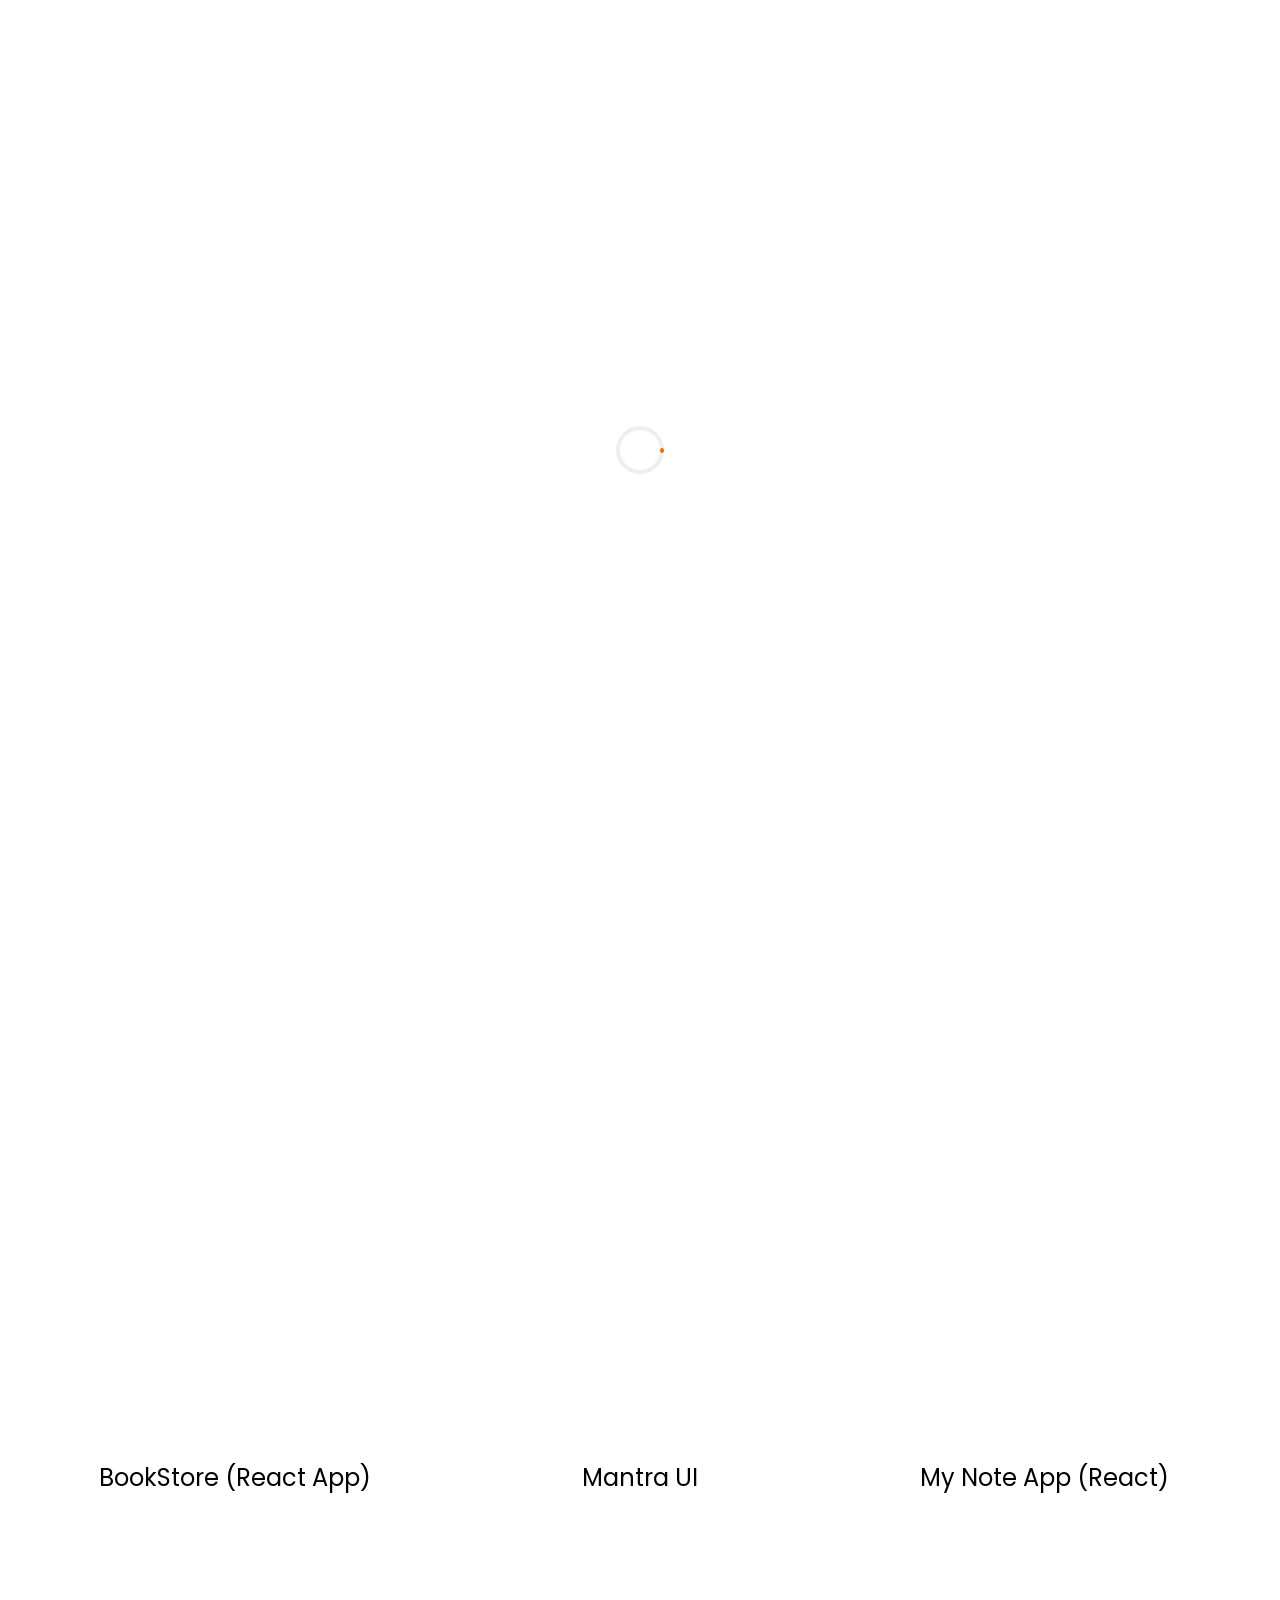
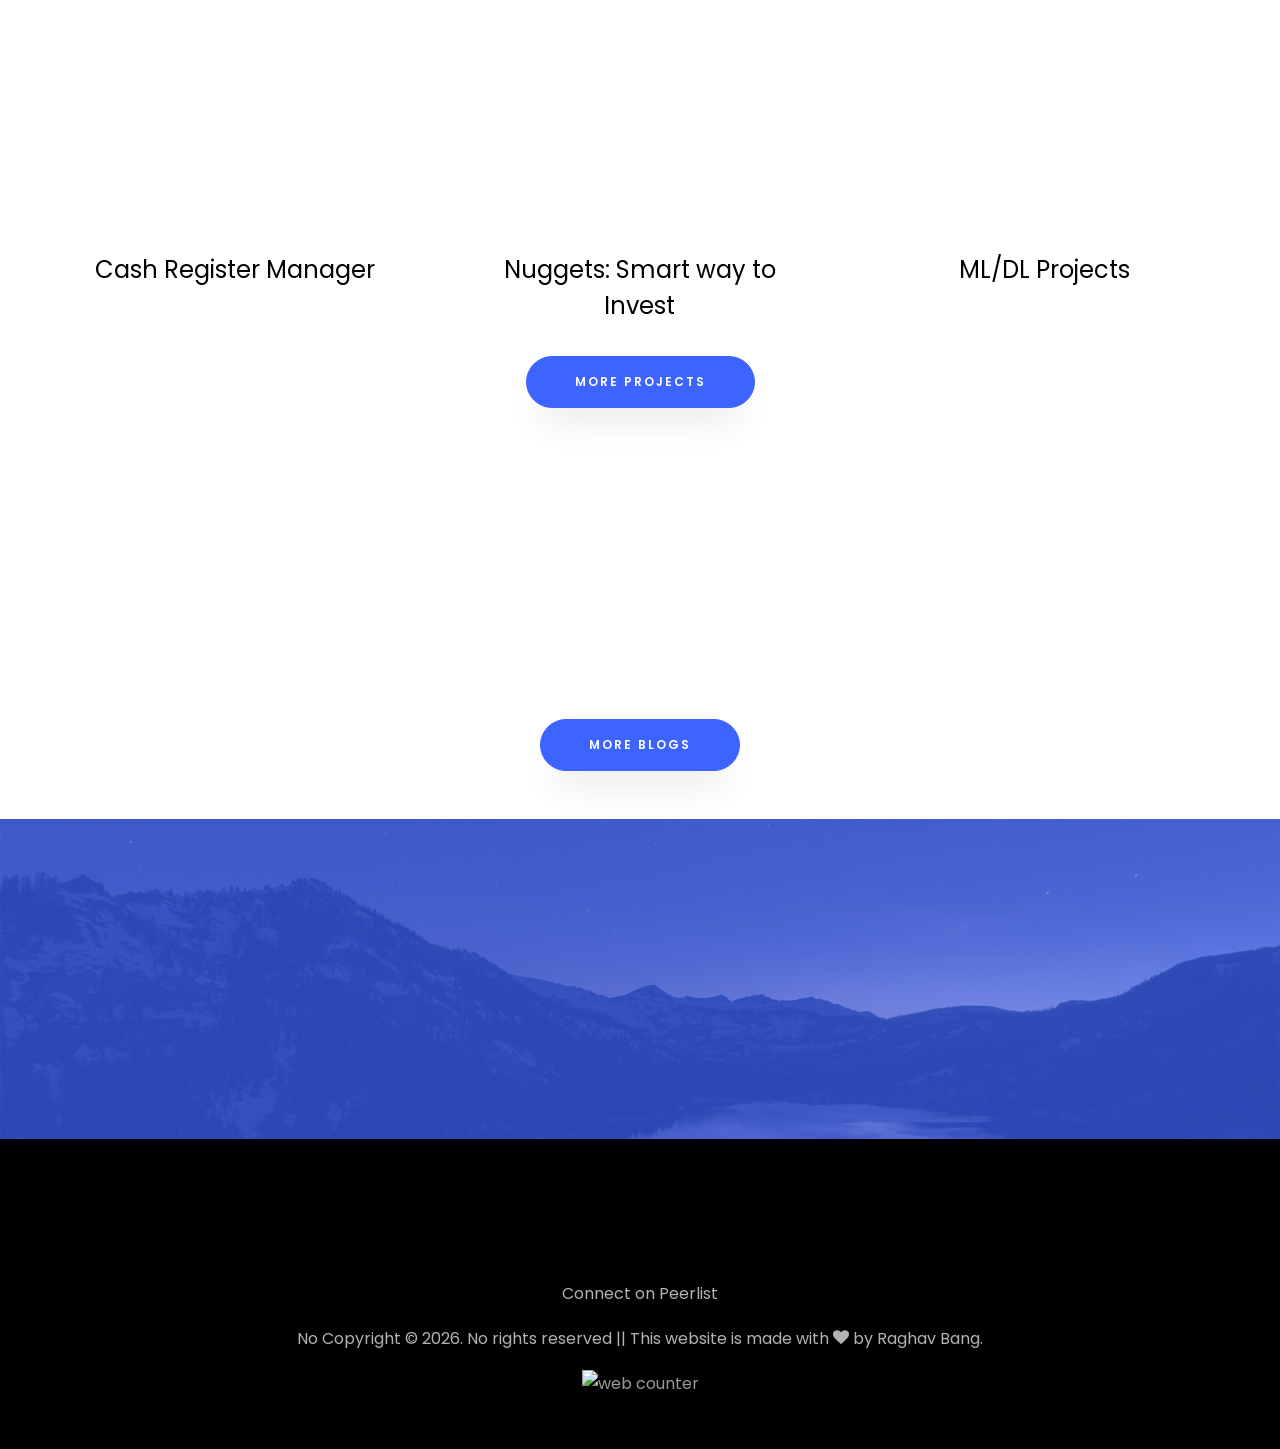
==== index.html @ 73b861b6 "Update index.html" ====
<!--
██╗  ██╗███████╗██╗     ██╗      ██████╗     ██╗    ██╗ ██████╗ ██████╗ ██╗     ██████╗
██║  ██║██╔════╝██║     ██║     ██╔═══██╗    ██║    ██║██╔═══██╗██╔══██╗██║     ██╔══██╗
███████║█████╗  ██║     ██║     ██║   ██║    ██║ █╗ ██║██║   ██║██████╔╝██║     ██║  ██║
██╔══██║██╔══╝  ██║     ██║     ██║   ██║    ██║███╗██║██║   ██║██╔══██╗██║     ██║  ██║
██║  ██║███████╗███████╗███████╗╚██████╔╝    ╚███╔███╔╝╚██████╔╝██║  ██║███████╗██████╔╝
╚═╝  ╚═╝╚══════╝╚══════╝╚══════╝ ╚═════╝      ╚══╝╚══╝  ╚═════╝ ╚═╝  ╚═╝╚══════╝╚═════╝

Greetings !

if (employer) {
  yes, I'm always looking for great opportunities;
}
else if (want a website) {
  ping me ! lets discuss how will I help you;
}
else if (geek) {
  hi, I love to be friends with like minded people.
  Message me, maybe we could help each other.
}
else {
  goto: raghavbang.com
}
________________________________

No copyright issues.
Feel free to copy anything and everything from this website.
If you need any help, ping me !
________________________________________________________________________________________

Cheers,
Raghav Bang
mailto: raghavbang2012@gmail.com
________________________________________________________________________________________

I sincerely admit ! Not everything thing you saw on the website was developed by me from
scratch, most of it is my original creation otherwise some of the elements are inspired
or reproduced from the open source public code.

The code starts below -->
<!DOCTYPE html>
<html lang="en">

<head>
    <title>Home | Raghav Bang</title>
    <meta name="description" content="Raghav Bang is Computer Engineer, alumni of MIT ADT University, a Software Developer at UST BlueConch.">
	<meta name="robots" content="index">
    <meta charset="utf-8">
    <meta name="viewport" content="width=device-width, initial-scale=1, shrink-to-fit=no">
    <meta name="twitter:card" content="summary_large_image" />
    <meta name="twitter:title" content="Raghav Bang" />
    <meta name="twitter:description " content="Checkout Raghav's skills and his amazing projects and blogs." />
    <meta name="twitter:site" content="@iamRaghavbang" />
    <meta name="twitter:image" content="https://i.ibb.co/FYhs57M/Raghav-short.jpg">
    <meta property="og:image" content="https://i.ibb.co/FYhs57M/Raghav-short.jpg">
    <meta property="og:description" content="Checkout Raghav's skills and his amazing projects and blogs.">
    <meta property="og:url" content="https://www.raghavbang.com">
    <meta property='og:image:width' content="1200" />
    <meta property='og:image:height' content="627" />
    <meta property="og:type" content="website" />
    <link rel="icon" type="image/x-icon" href="images/favicon.ico">
    <link href="https://fonts.googleapis.com/css?family=Poppins:100,200,300,400,500,600,700,800,900" rel="stylesheet">
    <link rel="stylesheet" href="https://stackpath.bootstrapcdn.com/bootstrap/4.1.3/css/bootstrap.min.css" integrity="sha384-MCw98/SFnGE8fJT3GXwEOngsV7Zt27NXFoaoApmYm81iuXoPkFOJwJ8ERdknLPMO" crossorigin="anonymous">

    <link rel="stylesheet" href="css/open-iconic-bootstrap.min.css">
    <link rel="stylesheet" href="css/animate.css">

    <link rel="stylesheet" href="css/owl.carousel.min.css">
    <link rel="stylesheet" href="css/owl.theme.default.min.css">
    <link rel="stylesheet" href="css/magnific-popup.css">

    <link rel="stylesheet" href="css/aos.css">

    <link rel="stylesheet" href="css/ionicons.min.css">
    <link rel="stylesheet" href="css/home.css">
    <link rel="stylesheet" href="css/flaticon.css">
    <link rel="stylesheet" href="css/icomoon.css">
    <link rel="stylesheet" href="css/style.css">
</head>

<body data-spy="scroll" data-target=".site-navbar-target" data-offset="300">


    <nav class="navbar navbar-expand-lg navbar-dark ftco_navbar ftco-navbar-light site-navbar-target" id="ftco-navbar">
        <div class="container">
            <a class="navbar-brand" href="index.html"><span>R</span>aghav Bang</a>
            <button class="navbar-toggler js-fh5co-nav-toggle fh5co-nav-toggle" type="button" data-toggle="collapse" data-target="#ftco-nav" aria-controls="ftco-nav" aria-expanded="false" aria-label="Toggle navigation">
	        <span class="oi oi-menu"></span> Menu
	      </button>

            <div class="collapse navbar-collapse" id="ftco-nav">
                <ul class="navbar-nav nav ml-auto">
                    <li class="nav-item"><a href="#home-section" class="nav-link"><span>Home</span></a></li>
                    <li class="nav-item"><a href="#about-section" class="nav-link"><span>About</span></a></li>
                    <li class="nav-item"><a href="#projects-section" class="nav-link"><span>Projects</span></a></li>
                    <li class="nav-item"><a href="#blog-section" class="nav-link"><span>My Blog</span></a></li>
                    <li class="nav-item"><a href="#contact-section" class="nav-link"><span>Contact</span></a></li>
                </ul>
            </div>
        </div>
    </nav>
    <section class="hero-wrap js-fullheight">
        <div class="overlay"></div>
        <div class="container">
            <div class="row no-gutters slider-text js-fullheight justify-content-center align-items-center">
                <div class="col-lg-8 col-md-6 ftco-animate d-flex align-items-center">
                    <div class="text text-center">
                        <span class="subheading">Hey! I am</span>
                        <h1>Raghav Bang</h1>
                        <h2>I'm a
                            <span class="txt-rotate" data-period="000" data-rotate='[ "Full Stack Developer.","Blogger.","Learner.","always a student." ]'></span>
                        </h2>
                    </div>
                </div>

            </div>

        </div>
        </div>
        <div class="mouse">
            <a href="#" class="">
                <div class="mouse-wheel"><span class="ion-ios-arrow-round-down"></span></div>
            </a>
        </div>
    </section>

    <section class="ftco-about img ftco-section ftco-no-pt ftco-no-pb" id="about-section">
        <div class="container">
            <div class="row d-flex no-gutters">
                <div class="col-md-6 col-lg-6 d-flex">
                    <div class="img-about img d-flex align-items-stretch">
                        <div class="overlay"></div>
                        <div class="img d-flex align-self-stretch align-items-center image-about">
                        </div>
                    </div>
                </div>
                <div class="col-md-6 col-lg-6 pl-md-5 py-5">
                    <div class="row justify-content-start pb-3">
                        <div class="col-md-12 heading-section ftco-animate">
                            <h2 class="mb-4">About Me</h2>
                            <p>A Computer Engineer, Software Engineer 2 at FactSet, former Software developer at UST BlueConch, alumni of MIT ADT University, and a firm believer that everyone should have access to learn technology.</p>
                            <ul class="about-info mt-4 px-md-0 px-2">
                                <li class="d-flex"><span>Name:</span> <span>Raghav Bang</span></li>
                                <li class="d-flex"><span>Date of birth:</span> <span>June 30, 1999</span></li>
                                <li class="d-flex"><span>Address:</span> <span>Pune, India.</span></li>
                                <li class="d-flex"><span>Interest:</span> <span>Web Development, Machine Learning, Deep Learning and IoT.</span></li>
                                <li class="d-flex"><span>Skills:</span> <span>React js, JavaScript, ASP.NET, Python, Kubernetes, AWS, SQL, etc.</span></li>
                            </ul>
                        </div>
                    </div>
                    <div class="counter-wrap ftco-animate d-flex mt-md-3">
                        <div class="text">
                            <p class="mb-4">
                                <span class="number" data-number="30">1</span> <span class="number">+</span>
                                <span> Projects completed</span>
                            </p>
                        </div>
                    </div>
                </div>
            </div>
        </div>
    </section>

    <section class="ftco-section ftco-project" id="projects-section">
        <div class="container-fluid px-md-5">
            <div class="row no-gutters justify-content-center pb-5">
                <div class="col-md-12 heading-section text-center ftco-animate">
                    <h2 class="mb-4">My Projects</h2>
                </div>
            </div>
            <div class="row d-flex">
                <div class="col-md-4">
                    <div class="project block-20 img ftco-animate d-flex justify-content-center align-items-center bookstore-project">

                        <div class="overlay"></div>
                        <div class="text text-center p-4">
                            <p class="mb-0"><a href="https://www.bookstore.raghavbang.com/" class="btn btn-primary py-2 m-2 ">Live Project</a></p>
                            <p class="mb-0"><a href="https://github.com/Raghav888/react-bookstore" class="btn btn-primary py-2 m-2">Source Code</a></p>
                        </div>
                    </div>
                    <h4 class="heading text text-center p-4">BookStore (React App)</h4>
                </div>
                <div class="col-md-4">
                    <div class="project  block-20 img ftco-animate d-flex justify-content-center align-items-center mantraui-project">
                        <div class="overlay"></div>
                        <div class="text text-center p-4">
                            <p class="mb-0"><a href="https://www.mantraui.raghavbang.com/" class="btn btn-primary py-2 m-2 ">Live Project</a></p>
                            <p class="mb-0"><a href="https://github.com/Raghav888/Mantra-UI" class="btn btn-primary py-2 m-2">Source Code</a></p>
                        </div>
                    </div>
                    <h4 class="heading text text-center p-4">Mantra UI</h4>
                </div>

                <div class="col-md-4">
                    <div class="project block-20 img ftco-animate d-flex justify-content-center align-items-center cash-project">
                        <div class="overlay"></div>
                        <div class="text text-center p-4">
                            <p class="mb-0"><a href="https://www.mynoteapp.raghavbang.com/"" class="btn btn-primary py-2 m-2 ">Live Project</a></p>
                            <p class="mb-0"><a href="https://github.com/Raghav888/MyNoteApp" class="btn btn-primary py-2 m-2">Source Code</a></p>
                        </div>
                    </div>
                    <h4 class="heading text text-center p-4">My Note App (React)</h4>
                </div>

                <div class="col-md-4">
                    <div class="project block-20 img ftco-animate d-flex justify-content-center align-items-center expense-project">
                        <div class="overlay"></div>
                        <div class="text text-center p-4">
                            <p class="mb-0"><a href="https://cash-register-manager-me.netlify.app/" class="btn btn-primary py-2 m-2 ">Live Project</a></p>
                            <p class="mb-0"><a href="https://github.com/Raghav888/Cash-Register-Manager" class="btn btn-primary py-2 m-2">Source Code</a></p>
                        </div>
                    </div>
                    <h4 class="heading text text-center p-4">Cash Register Manager</h4>
                </div>

                <div class="col-md-4">
                    <div class="project img  block-20 ftco-animate d-flex justify-content-center align-items-center nugget-project">
                        <div class="overlay"></div>
                        <div class="text text-center p-4">
                            <p class="mb-0"><a href="https://share.streamlit.io/raghav888/nuggets/main/Nuggets.py " class="btn btn-primary py-2 m-2 ">Live Project</a></p>
                            <p class="mb-0"><a href="https://github.com/Raghav888/nuggets" class="btn btn-primary py-2 m-2">Source Code</a></p>
                        </div>
                    </div>
                    <h4 class="heading text text-center p-4">Nuggets: Smart way to Invest</h4>
                </div>

                <div class="col-md-4">
                    <div class="project img block-20 ftco-animate d-flex justify-content-center align-items-center dl-project">
                        <div class="overlay"></div>
                        <div class="text text-center p-4">
                            <p class="mb-0"><a href="https://github.com/Raghav888/10daysMLChallenge" class="btn btn-primary py-2 m-2">Source Code</a></p>
                        </div>
                    </div>
                    <h4 class="heading text text-center p-4">ML/DL Projects</h4>
                </div>

            </div>
            <div class="row justify-content-center">
                <p class="mb-0"><a href="https://github.com/Raghav888" class="btn btn-primary float-right  py-3 px-5">More Projects</a></p>
            </div>
        </div>
    </section>

    <section class="ftco-section" id="blog-section">
        <div class="container">
            <div class="row justify-content-center">
                <div class="col-md-7 heading-section text-center ftco-animate">
                    <h2 class="mb-4">My Blogs</h2>
                </div>
            </div>
            <div class="container mt-5 pt-1" id="medium">
                <div class="row" id="jsonContent">
                </div>
            </div>
            <div class="row justify-content-center">
                <p class="mb-0"><a href="https://medium.com/raghavbang" class="btn btn-primary float-right m-5 py-3 px-5">More Blogs</a></p>
            </div>
        </div>
    </section>

    <section class="ftco-section ftco-hireme img" id="about-freelance">
        <div class="overlay"></div>
        <div class="container">
            <div class="row justify-content">
                <div class="col-md-6 ftco-animate ">
                    <h2>I'm <span>Available</span> for freelancing</h2>
                    <p>Excited to work on complex web development projects as well as on ML/DL projects.</p>
                    <p>Contact me on LinkedIn.</p>
                </div>
                <div class="col-md-6 ftco-animate text-center">
                    <img src="images/home-right.png" class="image-freelance" alt="image-raghav-bang-laptop">
                </div>
            </div>

        </div>

    </section>

    <footer class="ftco-footer ftco-section" id="contact-section" style="padding: 50px 0;">
        <div class="container">
            <div class="row ">
                <ul class="ftco-footer-social list-unstyled col-md-12 text-center ">
                    <li class="ftco-animate"><a href="https://twitter.com/iamRaghavBang"><span class="icon-twitter"></span></a></li>
                    <li class="ftco-animate"><a href="https://www.linkedin.com/in/raghavbang/"><span class="icon-linkedin"></span></a></li>
                    <li class="ftco-animate"><a href="https://github.com/Raghav888"><span class="icon-github"></span></a></li>
                    <li class="ftco-animate"><a href="https://www.instagram.com/iamraghavbang/"><span class="icon-instagram"></span></a></li>
                </ul>

            </div>
            <div class="row">
                <div class="col-md-12 text-center">
                    <p></p><a href="https://peerlist.io/raghavbang"><span>Connect on Peerlist</span></a></p>
                    <p>
                       No Copyright &copy;
                        <script>
                            document.write(new Date().getFullYear());
                        </script>. No rights reserved || This website is made with <i class="icon-heart color-danger" aria-hidden="true"></i> by Raghav Bang.</a>
                    </p>
                    <img src="https://hitwebcounter.com/counter/counter.php?page=7942723&style=0007&nbdigits=4&type=page&initCount=52" title="Counter" Alt="web counter" style: "font-size:2px; border=0" /></a>

                </div>
            </div>
        </div>

    </footer>



    <!-- loader -->
    <div id="ftco-loader" class="show fullscreen"><svg class="circular" width="48px" height="48px"><circle class="path-bg" cx="24" cy="24" r="22" fill="none" stroke-width="4" stroke="#eeeeee"/><circle class="path" cx="24" cy="24" r="22" fill="none" stroke-width="4" stroke-miterlimit="10" stroke="#F96D00"/></svg></div>


    <script src="js/jquery.min.js"></script>
    <script src="js/jquery-migrate-3.0.1.min.js"></script>
    <script src="js/popper.min.js"></script>
    <script src="js/bootstrap.min.js"></script>
    <script src="js/jquery.easing.1.3.js"></script>
    <script src="js/jquery.waypoints.min.js"></script>
    <script src="js/jquery.stellar.min.js"></script>
    <script src="js/owl.carousel.min.js"></script>
    <script src="js/jquery.magnific-popup.min.js"></script>
    <script src="js/aos.js"></script>
    <script src="js/jquery.animateNumber.min.js"></script>
    <script src="js/scrollax.min.js"></script>

    <script src="js/main.js"></script>
    <script src="script.js"></script>
    <script src="https://ajax.googleapis.com/ajax/libs/jquery/3.3.1/jquery.min.js"></script>
</body>

</html>
---- css/home.css ----
.image-about {
    background-image: url(../images/Raghav.jpg);
}

.dl-project,
.nugget-project,
.expense-project,
.cash-project,
.mantraui-project,
.bookstore-project {
    background-size: contain;
    outline: none;
    border-color: #9ecaed;
    box-shadow: 0 0 10px #9ecaed;
    border-radius: 7px;
}

.bookstore-project {
    background-image: url(../images/bookstore.png);
}

.mantraui-project {
    background-image: url(../images/mantraui.png);
}

.cash-project {
    background-image: url(../images/noteapp.png);
}

.expense-project {
    background-image: url(../images/cashmangement.png);
}

.nugget-project {
    background-image: url(../images/nuggets.png);
}

.dl-project {
    background-image: url(../images/deep_learning_projects.jpg);
}

#blog-section {
    padding: 0px;
}

#about-freelance {
    background-image: url(../images/bg_1.jpg);
    padding: 10px 0;
}

.image-freelance {
    height: 300px;
}
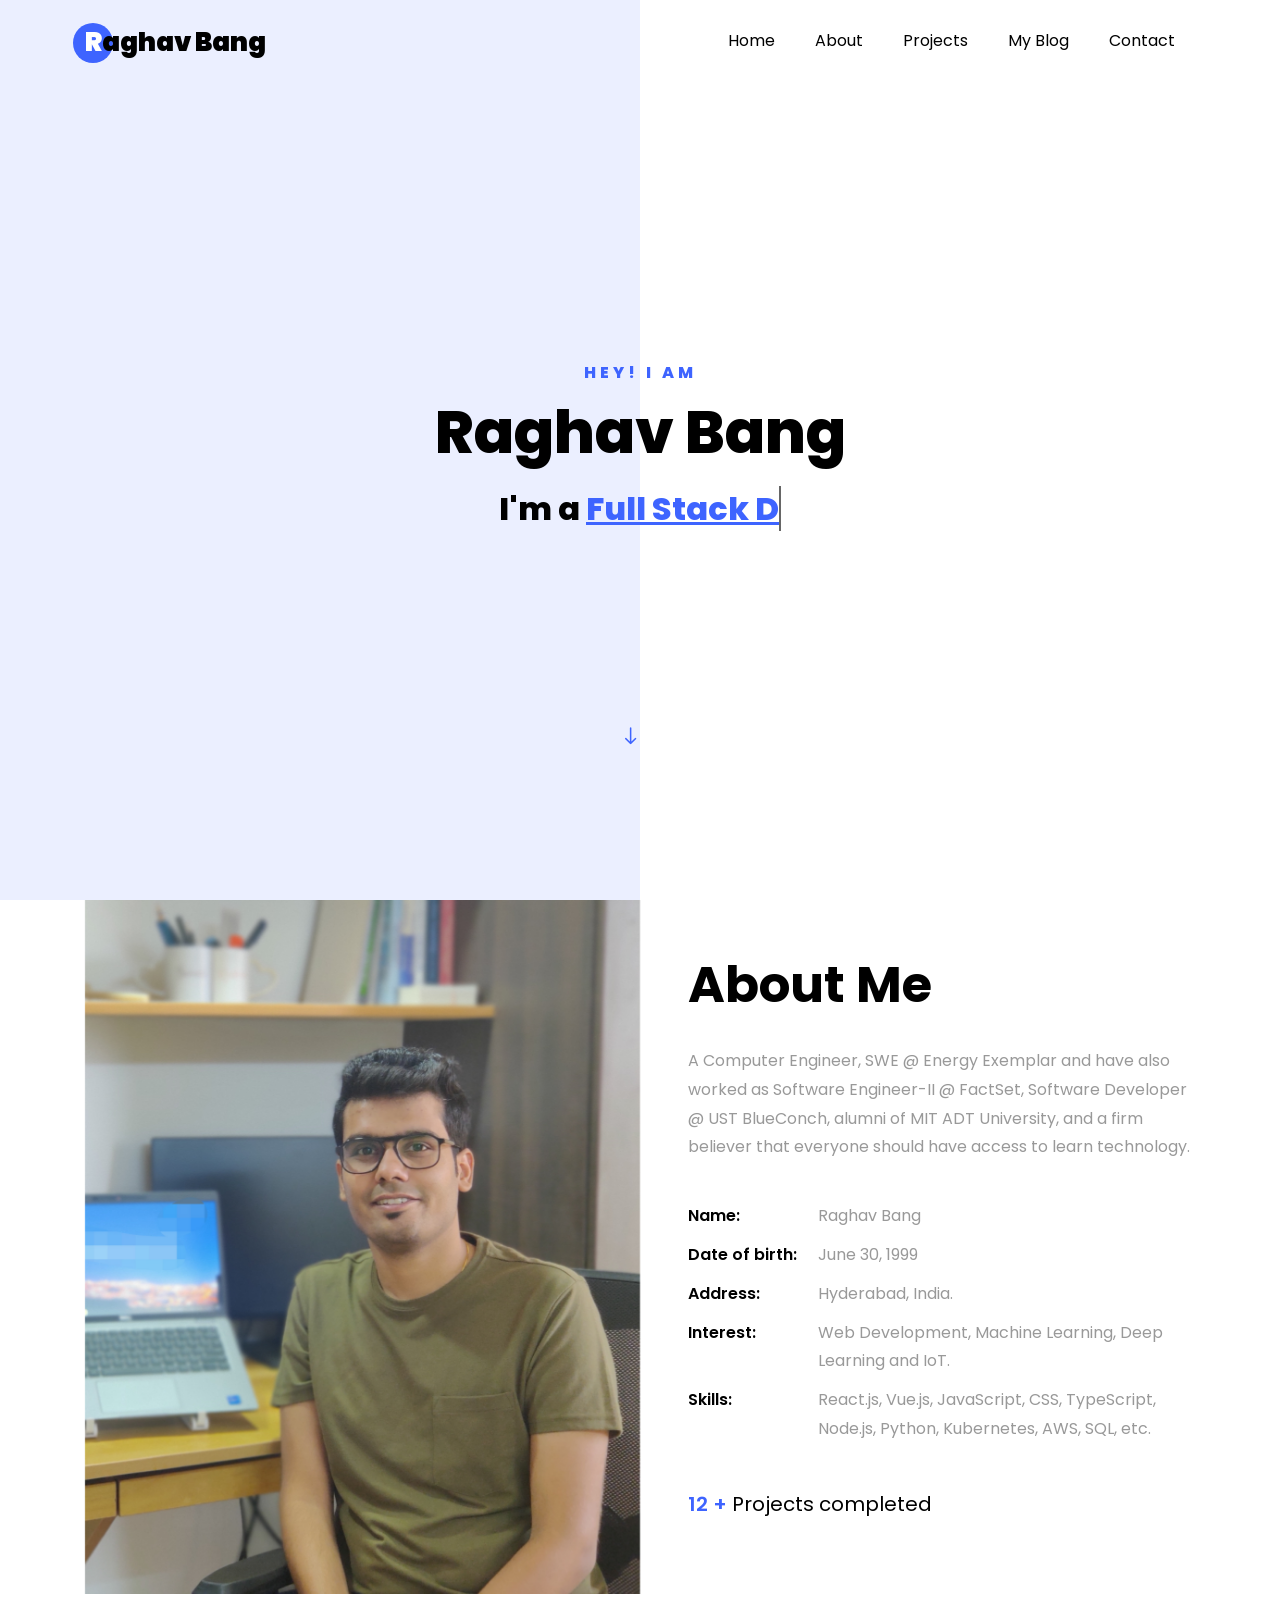
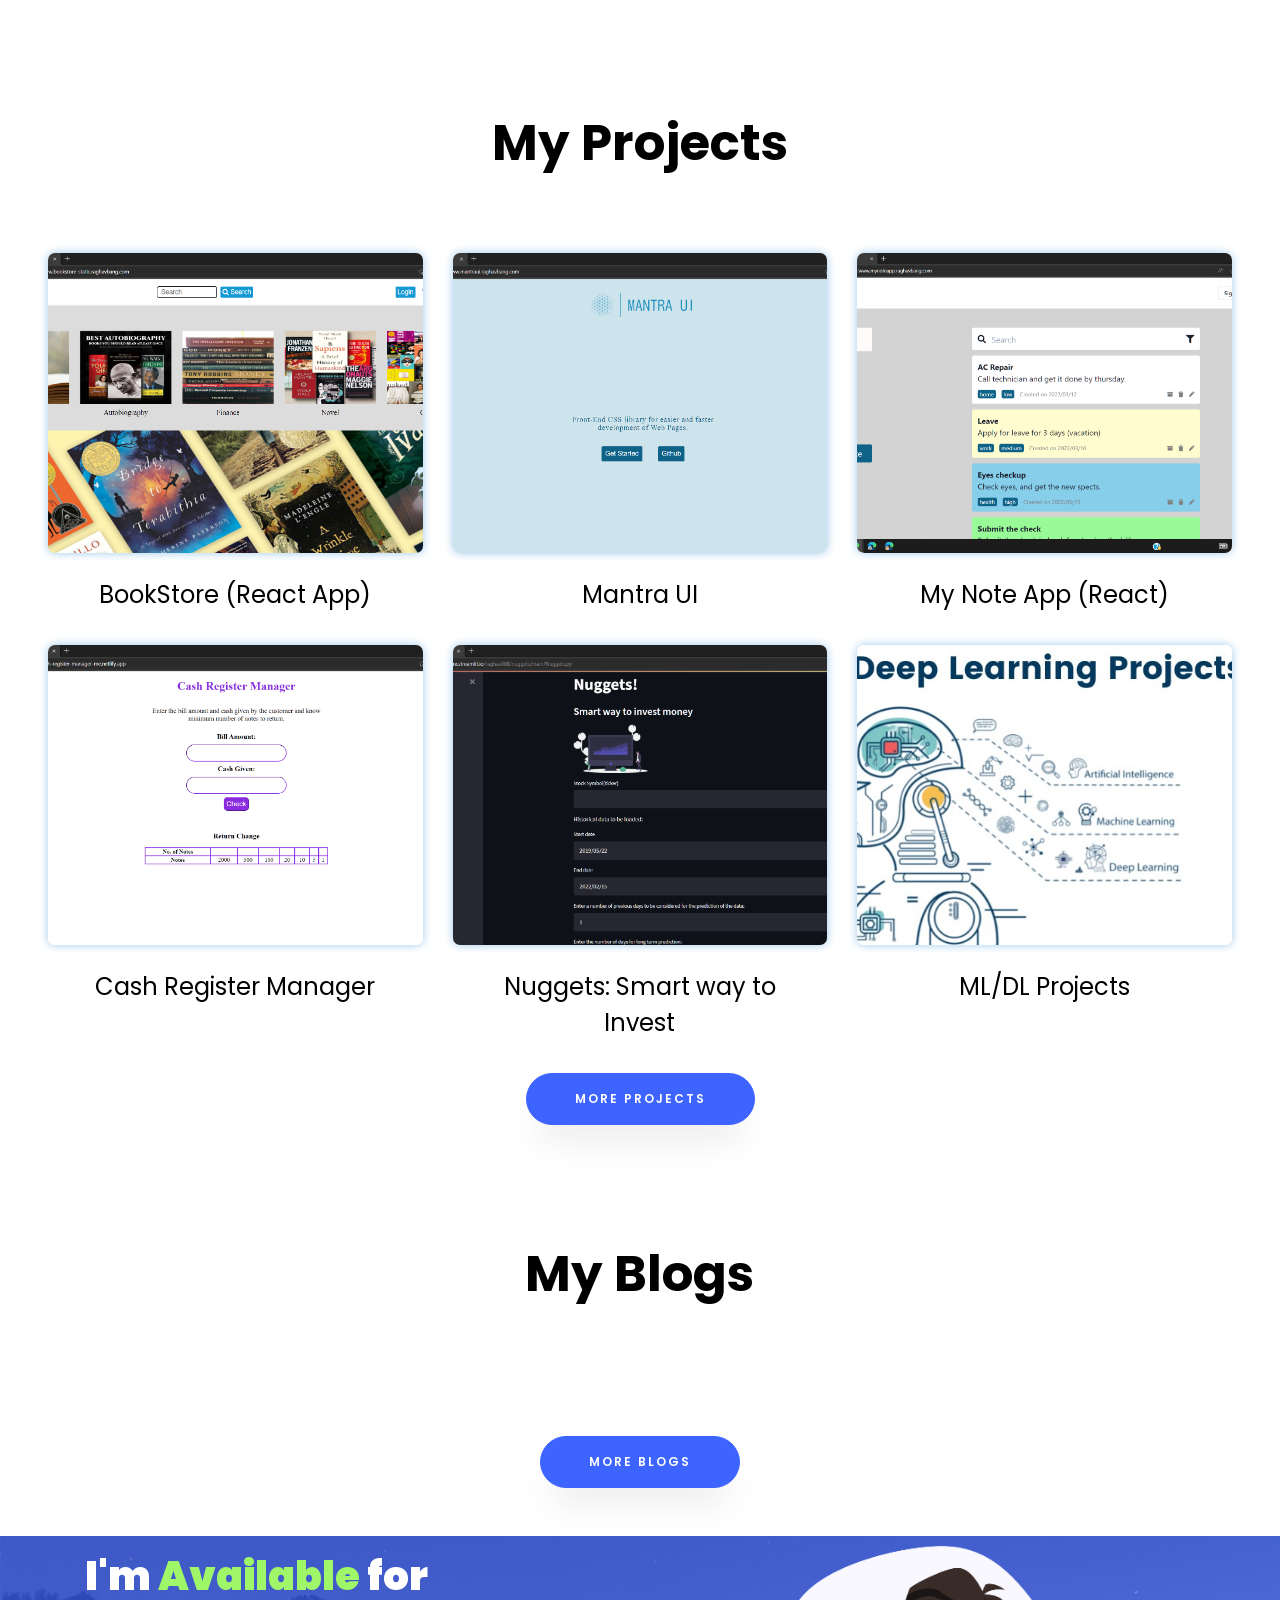
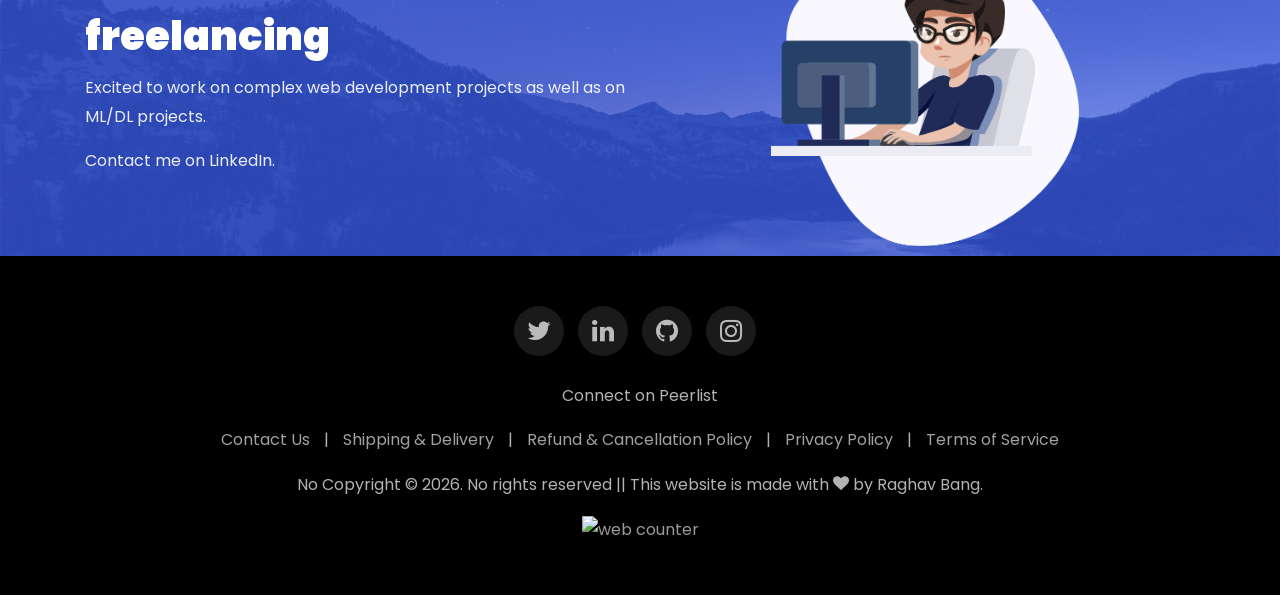
==== commit 2df3c1c3: "Add Terms of Service page with comprehensive legal information and styling" ====
--- a/index.html
+++ b/index.html
@@ -1,4 +1,3 @@
-
 <!--
 ██╗  ██╗███████╗██╗     ██╗      ██████╗     ██╗    ██╗ ██████╗ ██████╗ ██╗     ██████╗
 ██║  ██║██╔════╝██║     ██║     ██╔═══██╗    ██║    ██║██╔═══██╗██╔══██╗██║     ██╔══██╗
@@ -44,8 +43,9 @@
 
 <head>
     <title>Home | Raghav Bang</title>
-    <meta name="description" content="Raghav Bang is Computer Engineer, alumni of MIT ADT University, a Software Developer at UST BlueConch.">
-	<meta name="robots" content="index">
+    <meta name="description"
+        content="Raghav Bang is SWE at Energy Exemplar, and had worked as Software Engineer-II @ FactSet,Software Developer @ UST BlueConch, alumni of MIT ADT University.">
+    <meta name="robots" content="index">
     <meta charset="utf-8">
     <meta name="viewport" content="width=device-width, initial-scale=1, shrink-to-fit=no">
     <meta name="twitter:card" content="summary_large_image" />
@@ -61,7 +61,8 @@
     <meta property="og:type" content="website" />
     <link rel="icon" type="image/x-icon" href="images/favicon.ico">
     <link href="https://fonts.googleapis.com/css?family=Poppins:100,200,300,400,500,600,700,800,900" rel="stylesheet">
-    <link rel="stylesheet" href="https://stackpath.bootstrapcdn.com/bootstrap/4.1.3/css/bootstrap.min.css" integrity="sha384-MCw98/SFnGE8fJT3GXwEOngsV7Zt27NXFoaoApmYm81iuXoPkFOJwJ8ERdknLPMO" crossorigin="anonymous">
+    <link rel="stylesheet" href="https://stackpath.bootstrapcdn.com/bootstrap/4.1.3/css/bootstrap.min.css"
+        integrity="sha384-MCw98/SFnGE8fJT3GXwEOngsV7Zt27NXFoaoApmYm81iuXoPkFOJwJ8ERdknLPMO" crossorigin="anonymous">
 
     <link rel="stylesheet" href="css/open-iconic-bootstrap.min.css">
     <link rel="stylesheet" href="css/animate.css">
@@ -85,9 +86,10 @@
     <nav class="navbar navbar-expand-lg navbar-dark ftco_navbar ftco-navbar-light site-navbar-target" id="ftco-navbar">
         <div class="container">
             <a class="navbar-brand" href="index.html"><span>R</span>aghav Bang</a>
-            <button class="navbar-toggler js-fh5co-nav-toggle fh5co-nav-toggle" type="button" data-toggle="collapse" data-target="#ftco-nav" aria-controls="ftco-nav" aria-expanded="false" aria-label="Toggle navigation">
-	        <span class="oi oi-menu"></span> Menu
-	      </button>
+            <button class="navbar-toggler js-fh5co-nav-toggle fh5co-nav-toggle" type="button" data-toggle="collapse"
+                data-target="#ftco-nav" aria-controls="ftco-nav" aria-expanded="false" aria-label="Toggle navigation">
+                <span class="oi oi-menu"></span> Menu
+            </button>
 
             <div class="collapse navbar-collapse" id="ftco-nav">
                 <ul class="navbar-nav nav ml-auto">
@@ -109,7 +111,8 @@
                         <span class="subheading">Hey! I am</span>
                         <h1>Raghav Bang</h1>
                         <h2>I'm a
-                            <span class="txt-rotate" data-period="000" data-rotate='[ "Full Stack Developer.","Blogger.","Learner.","always a student." ]'></span>
+                            <span class="txt-rotate" data-period="000"
+                                data-rotate='[ "Full Stack Developer.","Blogger.","Learner.","always a student." ]'></span>
                         </h2>
                     </div>
                 </div>
@@ -139,13 +142,17 @@
                     <div class="row justify-content-start pb-3">
                         <div class="col-md-12 heading-section ftco-animate">
                             <h2 class="mb-4">About Me</h2>
-                            <p>A Computer Engineer, Software Engineer 2 at FactSet, former Software developer at UST BlueConch, alumni of MIT ADT University, and a firm believer that everyone should have access to learn technology.</p>
+                            <p>A Computer Engineer, SWE @ Energy Exemplar and have also worked as Software Engineer-II @
+                                FactSet, Software Developer @ UST BlueConch, alumni of MIT ADT University, and a firm
+                                believer that everyone should have access to learn technology.</p>
                             <ul class="about-info mt-4 px-md-0 px-2">
                                 <li class="d-flex"><span>Name:</span> <span>Raghav Bang</span></li>
                                 <li class="d-flex"><span>Date of birth:</span> <span>June 30, 1999</span></li>
-                                <li class="d-flex"><span>Address:</span> <span>Pune, India.</span></li>
-                                <li class="d-flex"><span>Interest:</span> <span>Web Development, Machine Learning, Deep Learning and IoT.</span></li>
-                                <li class="d-flex"><span>Skills:</span> <span>React js, JavaScript, ASP.NET, Python, Kubernetes, AWS, SQL, etc.</span></li>
+                                <li class="d-flex"><span>Address:</span> <span>Hyderabad, India.</span></li>
+                                <li class="d-flex"><span>Interest:</span> <span>Web Development, Machine Learning, Deep
+                                        Learning and IoT.</span></li>
+                                <li class="d-flex"><span>Skills:</span> <span>React.js, Vue.js, JavaScript, CSS,
+                                        TypeScript, Node.js, Python, Kubernetes, AWS, SQL, etc.</span></li>
                             </ul>
                         </div>
                     </div>
@@ -171,65 +178,82 @@
             </div>
             <div class="row d-flex">
                 <div class="col-md-4">
-                    <div class="project block-20 img ftco-animate d-flex justify-content-center align-items-center bookstore-project">
-
-                        <div class="overlay"></div>
-                        <div class="text text-center p-4">
-                            <p class="mb-0"><a href="https://www.bookstore.raghavbang.com/" class="btn btn-primary py-2 m-2 ">Live Project</a></p>
-                            <p class="mb-0"><a href="https://github.com/Raghav888/react-bookstore" class="btn btn-primary py-2 m-2">Source Code</a></p>
+                    <div
+                        class="project block-20 img ftco-animate d-flex justify-content-center align-items-center bookstore-project">
+
+                        <div class="overlay"></div>
+                        <div class="text text-center p-4">
+                            <p class="mb-0"><a href="https://www.bookstore.raghavbang.com/"
+                                    class="btn btn-primary py-2 m-2 ">Live Project</a></p>
+                            <p class="mb-0"><a href="https://github.com/Raghav888/react-bookstore"
+                                    class="btn btn-primary py-2 m-2">Source Code</a></p>
                         </div>
                     </div>
                     <h4 class="heading text text-center p-4">BookStore (React App)</h4>
                 </div>
                 <div class="col-md-4">
-                    <div class="project  block-20 img ftco-animate d-flex justify-content-center align-items-center mantraui-project">
-                        <div class="overlay"></div>
-                        <div class="text text-center p-4">
-                            <p class="mb-0"><a href="https://www.mantraui.raghavbang.com/" class="btn btn-primary py-2 m-2 ">Live Project</a></p>
-                            <p class="mb-0"><a href="https://github.com/Raghav888/Mantra-UI" class="btn btn-primary py-2 m-2">Source Code</a></p>
+                    <div
+                        class="project  block-20 img ftco-animate d-flex justify-content-center align-items-center mantraui-project">
+                        <div class="overlay"></div>
+                        <div class="text text-center p-4">
+                            <p class="mb-0"><a href="https://www.mantraui.raghavbang.com/"
+                                    class="btn btn-primary py-2 m-2 ">Live Project</a></p>
+                            <p class="mb-0"><a href="https://github.com/Raghav888/Mantra-UI"
+                                    class="btn btn-primary py-2 m-2">Source Code</a></p>
                         </div>
                     </div>
                     <h4 class="heading text text-center p-4">Mantra UI</h4>
                 </div>
 
                 <div class="col-md-4">
-                    <div class="project block-20 img ftco-animate d-flex justify-content-center align-items-center cash-project">
-                        <div class="overlay"></div>
-                        <div class="text text-center p-4">
-                            <p class="mb-0"><a href="https://www.mynoteapp.raghavbang.com/"" class="btn btn-primary py-2 m-2 ">Live Project</a></p>
-                            <p class="mb-0"><a href="https://github.com/Raghav888/MyNoteApp" class="btn btn-primary py-2 m-2">Source Code</a></p>
+                    <div
+                        class="project block-20 img ftco-animate d-flex justify-content-center align-items-center cash-project">
+                        <div class="overlay"></div>
+                        <div class="text text-center p-4">
+                            <p class="mb-0"><a href="https://www.mynoteapp.raghavbang.com/"" class=" btn btn-primary
+                                    py-2 m-2 ">Live Project</a></p>
+                            <p class=" mb-0"><a href="https://github.com/Raghav888/MyNoteApp"
+                                        class="btn btn-primary py-2 m-2">Source Code</a></p>
                         </div>
                     </div>
                     <h4 class="heading text text-center p-4">My Note App (React)</h4>
                 </div>
 
                 <div class="col-md-4">
-                    <div class="project block-20 img ftco-animate d-flex justify-content-center align-items-center expense-project">
-                        <div class="overlay"></div>
-                        <div class="text text-center p-4">
-                            <p class="mb-0"><a href="https://cash-register-manager-me.netlify.app/" class="btn btn-primary py-2 m-2 ">Live Project</a></p>
-                            <p class="mb-0"><a href="https://github.com/Raghav888/Cash-Register-Manager" class="btn btn-primary py-2 m-2">Source Code</a></p>
+                    <div
+                        class="project block-20 img ftco-animate d-flex justify-content-center align-items-center expense-project">
+                        <div class="overlay"></div>
+                        <div class="text text-center p-4">
+                            <p class="mb-0"><a href="https://cash-register-manager-me.netlify.app/"
+                                    class="btn btn-primary py-2 m-2 ">Live Project</a></p>
+                            <p class="mb-0"><a href="https://github.com/Raghav888/Cash-Register-Manager"
+                                    class="btn btn-primary py-2 m-2">Source Code</a></p>
                         </div>
                     </div>
                     <h4 class="heading text text-center p-4">Cash Register Manager</h4>
                 </div>
 
                 <div class="col-md-4">
-                    <div class="project img  block-20 ftco-animate d-flex justify-content-center align-items-center nugget-project">
-                        <div class="overlay"></div>
-                        <div class="text text-center p-4">
-                            <p class="mb-0"><a href="https://share.streamlit.io/raghav888/nuggets/main/Nuggets.py " class="btn btn-primary py-2 m-2 ">Live Project</a></p>
-                            <p class="mb-0"><a href="https://github.com/Raghav888/nuggets" class="btn btn-primary py-2 m-2">Source Code</a></p>
+                    <div
+                        class="project img  block-20 ftco-animate d-flex justify-content-center align-items-center nugget-project">
+                        <div class="overlay"></div>
+                        <div class="text text-center p-4">
+                            <p class="mb-0"><a href="https://share.streamlit.io/raghav888/nuggets/main/Nuggets.py "
+                                    class="btn btn-primary py-2 m-2 ">Live Project</a></p>
+                            <p class="mb-0"><a href="https://github.com/Raghav888/nuggets"
+                                    class="btn btn-primary py-2 m-2">Source Code</a></p>
                         </div>
                     </div>
                     <h4 class="heading text text-center p-4">Nuggets: Smart way to Invest</h4>
                 </div>
 
                 <div class="col-md-4">
-                    <div class="project img block-20 ftco-animate d-flex justify-content-center align-items-center dl-project">
-                        <div class="overlay"></div>
-                        <div class="text text-center p-4">
-                            <p class="mb-0"><a href="https://github.com/Raghav888/10daysMLChallenge" class="btn btn-primary py-2 m-2">Source Code</a></p>
+                    <div
+                        class="project img block-20 ftco-animate d-flex justify-content-center align-items-center dl-project">
+                        <div class="overlay"></div>
+                        <div class="text text-center p-4">
+                            <p class="mb-0"><a href="https://github.com/Raghav888/10daysMLChallenge"
+                                    class="btn btn-primary py-2 m-2">Source Code</a></p>
                         </div>
                     </div>
                     <h4 class="heading text text-center p-4">ML/DL Projects</h4>
@@ -237,7 +261,8 @@
 
             </div>
             <div class="row justify-content-center">
-                <p class="mb-0"><a href="https://github.com/Raghav888" class="btn btn-primary float-right  py-3 px-5">More Projects</a></p>
+                <p class="mb-0"><a href="https://github.com/Raghav888"
+                        class="btn btn-primary float-right  py-3 px-5">More Projects</a></p>
             </div>
         </div>
     </section>
@@ -254,7 +279,8 @@
                 </div>
             </div>
             <div class="row justify-content-center">
-                <p class="mb-0"><a href="https://medium.com/raghavbang" class="btn btn-primary float-right m-5 py-3 px-5">More Blogs</a></p>
+                <p class="mb-0"><a href="https://raghavbang.medium.com/"
+                        class="btn btn-primary float-right m-5 py-3 px-5">More Blogs</a></p>
             </div>
         </div>
     </section>
@@ -281,23 +307,42 @@
         <div class="container">
             <div class="row ">
                 <ul class="ftco-footer-social list-unstyled col-md-12 text-center ">
-                    <li class="ftco-animate"><a href="https://twitter.com/iamRaghavBang"><span class="icon-twitter"></span></a></li>
-                    <li class="ftco-animate"><a href="https://www.linkedin.com/in/raghavbang/"><span class="icon-linkedin"></span></a></li>
-                    <li class="ftco-animate"><a href="https://github.com/Raghav888"><span class="icon-github"></span></a></li>
-                    <li class="ftco-animate"><a href="https://www.instagram.com/iamraghavbang/"><span class="icon-instagram"></span></a></li>
+                    <li class="ftco-animate"><a href="https://twitter.com/iamRaghavBang"><span
+                                class="icon-twitter"></span></a></li>
+                    <li class="ftco-animate"><a href="https://www.linkedin.com/in/raghavbang/"><span
+                                class="icon-linkedin"></span></a></li>
+                    <li class="ftco-animate"><a href="https://github.com/Raghav888"><span
+                                class="icon-github"></span></a></li>
+                    <li class="ftco-animate"><a href="https://www.instagram.com/iamraghavbang/"><span
+                                class="icon-instagram"></span></a></li>
                 </ul>
 
             </div>
             <div class="row">
                 <div class="col-md-12 text-center">
-                    <p></p><a href="https://peerlist.io/raghavbang"><span>Connect on Peerlist</span></a></p>
+                    <p><a href="https://peerlist.io/raghavbang"><span>Connect on Peerlist</span></a></p>
                     <p>
-                       No Copyright &copy;
+                        <a href="contact-us.html" style="color: #a1a1a1; text-decoration: none; margin: 0 10px;">Contact
+                            Us</a> |
+                        <a href="shipping-delivery.html"
+                            style="color: #a1a1a1; text-decoration: none; margin: 0 10px;">Shipping & Delivery</a> |
+                        <a href="refund-policy.html"
+                            style="color: #a1a1a1; text-decoration: none; margin: 0 10px;">Refund & Cancellation
+                            Policy</a> |
+                        <a href="privacy-policy.html"
+                            style="color: #a1a1a1; text-decoration: none; margin: 0 10px;">Privacy Policy</a> |
+                        <a href="terms-of-service.html"
+                            style="color: #a1a1a1; text-decoration: none; margin: 0 10px;">Terms of Service</a>
+                    </p>
+                    <p>
+                        No Copyright &copy;
                         <script>
                             document.write(new Date().getFullYear());
-                        </script>. No rights reserved || This website is made with <i class="icon-heart color-danger" aria-hidden="true"></i> by Raghav Bang.</a>
+                        </script>. No rights reserved || This website is made with <i class="icon-heart color-danger"
+                            aria-hidden="true"></i> by Raghav Bang.</a>
                     </p>
-                    <img src="https://hitwebcounter.com/counter/counter.php?page=7942723&style=0007&nbdigits=4&type=page&initCount=52" title="Counter" Alt="web counter" style: "font-size:2px; border=0" /></a>
+                    <img src="https://hitwebcounter.com/counter/counter.php?page=7942723&style=0007&nbdigits=4&type=page&initCount=52"
+                        title="Counter" Alt="web counter" style: "font-size:2px; border=0" /></a>
 
                 </div>
             </div>
@@ -308,7 +353,11 @@
 
 
     <!-- loader -->
-    <div id="ftco-loader" class="show fullscreen"><svg class="circular" width="48px" height="48px"><circle class="path-bg" cx="24" cy="24" r="22" fill="none" stroke-width="4" stroke="#eeeeee"/><circle class="path" cx="24" cy="24" r="22" fill="none" stroke-width="4" stroke-miterlimit="10" stroke="#F96D00"/></svg></div>
+    <div id="ftco-loader" class="show fullscreen"><svg class="circular" width="48px" height="48px">
+            <circle class="path-bg" cx="24" cy="24" r="22" fill="none" stroke-width="4" stroke="#eeeeee" />
+            <circle class="path" cx="24" cy="24" r="22" fill="none" stroke-width="4" stroke-miterlimit="10"
+                stroke="#F96D00" />
+        </svg></div>
 
 
     <script src="js/jquery.min.js"></script>
@@ -326,7 +375,6 @@
 
     <script src="js/main.js"></script>
     <script src="script.js"></script>
-    <script src="https://ajax.googleapis.com/ajax/libs/jquery/3.3.1/jquery.min.js"></script>
 </body>
 
-</html>
+</html>
--- a/css/home.css
+++ b/css/home.css
@@ -1,5 +1,5 @@
 .image-about {
-    background-image: url(../images/Raghav.jpg);
+    background-image: url(../images/raghav_new.jpg);
 }
 
 .dl-project,
